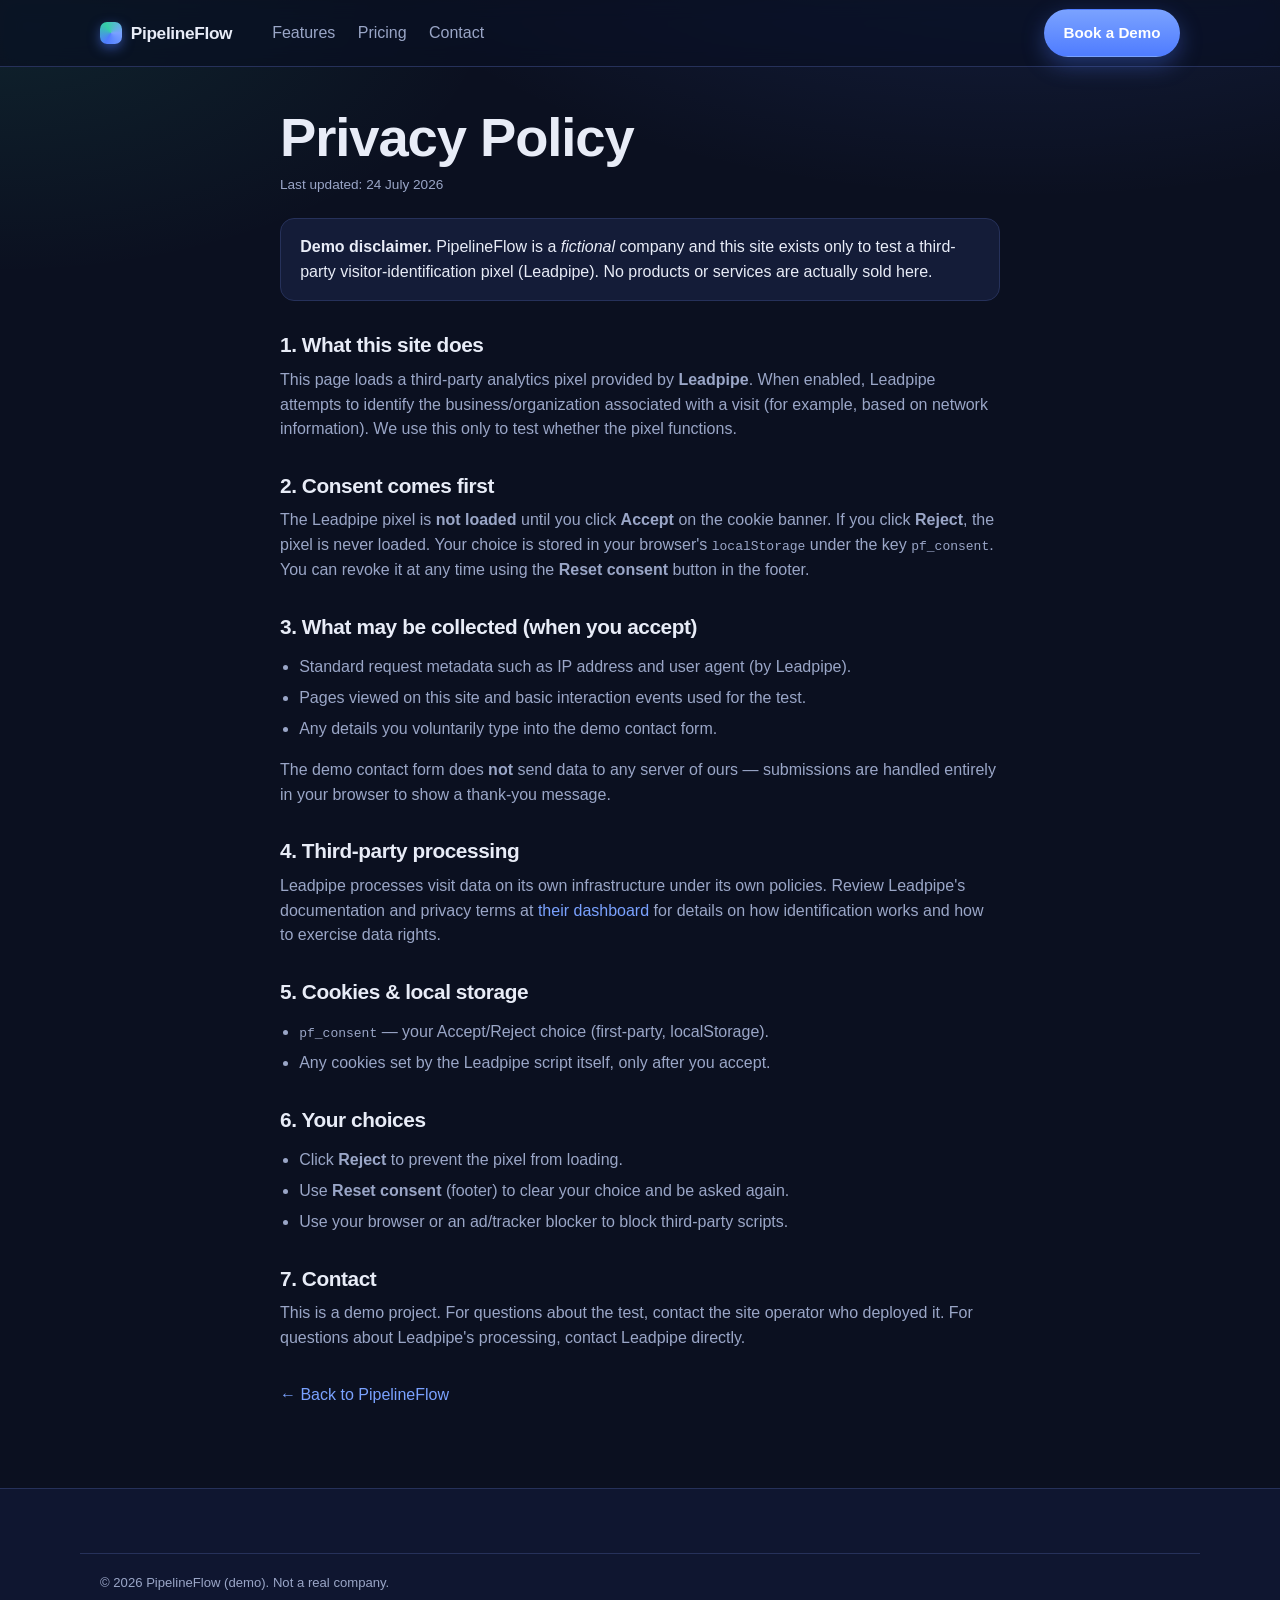
==== privacy.html @ b619ca33 "Initial commit: PipelineFlow Leadpipe pixel test site Co-Authored-By: Claude Opus 4.8 (1M context) <" ====
<!doctype html>
<html lang="en">
<head>
  <meta charset="utf-8" />
  <meta name="viewport" content="width=device-width, initial-scale=1" />
  <title>Privacy Policy — PipelineFlow (demo)</title>
  <meta name="description" content="Privacy policy for the PipelineFlow demo site used to test the Leadpipe visitor-identification pixel." />
  <link rel="stylesheet" href="styles.css" />
  <style>
    .legal { padding: 2.5rem 0 4rem; }
    .legal .container { max-width: 760px; }
    .legal h1 { margin-bottom: .3rem; }
    .legal h2 { font-size: 1.3rem; margin-top: 2rem; }
    .legal p, .legal li { color: var(--muted); }
    .legal ul { padding-left: 1.2rem; display: grid; gap: .4rem; }
    .legal .updated { font-size: .85rem; }
    .callout {
      background: var(--surface); border: 1px solid var(--border);
      border-radius: var(--radius); padding: 1rem 1.2rem; margin: 1.4rem 0;
    }
  </style>
</head>
<body>
  <header class="nav">
    <div class="container nav__inner">
      <a class="brand" href="index.html">
        <span class="brand__mark" aria-hidden="true"></span>
        <span class="brand__name">PipelineFlow</span>
      </a>
      <nav class="nav__links" aria-label="Primary">
        <a href="index.html#features">Features</a>
        <a href="index.html#pricing">Pricing</a>
        <a href="index.html#contact">Contact</a>
      </nav>
      <a class="btn btn--primary nav__cta" href="index.html#contact">Book a Demo</a>
    </div>
  </header>

  <main class="legal">
    <div class="container">
      <h1>Privacy Policy</h1>
      <p class="updated">Last updated: 24 July 2026</p>

      <div class="callout">
        <strong>Demo disclaimer.</strong> PipelineFlow is a <em>fictional</em> company and this
        site exists only to test a third-party visitor-identification pixel (Leadpipe).
        No products or services are actually sold here.
      </div>

      <h2>1. What this site does</h2>
      <p>
        This page loads a third-party analytics pixel provided by <strong>Leadpipe</strong>.
        When enabled, Leadpipe attempts to identify the business/organization associated
        with a visit (for example, based on network information). We use this only to test
        whether the pixel functions.
      </p>

      <h2>2. Consent comes first</h2>
      <p>
        The Leadpipe pixel is <strong>not loaded</strong> until you click <strong>Accept</strong>
        on the cookie banner. If you click <strong>Reject</strong>, the pixel is never loaded.
        Your choice is stored in your browser's <code>localStorage</code> under the key
        <code>pf_consent</code>. You can revoke it at any time using the
        <strong>Reset consent</strong> button in the footer.
      </p>

      <h2>3. What may be collected (when you accept)</h2>
      <ul>
        <li>Standard request metadata such as IP address and user agent (by Leadpipe).</li>
        <li>Pages viewed on this site and basic interaction events used for the test.</li>
        <li>Any details you voluntarily type into the demo contact form.</li>
      </ul>
      <p>
        The demo contact form does <strong>not</strong> send data to any server of ours — submissions
        are handled entirely in your browser to show a thank-you message.
      </p>

      <h2>4. Third-party processing</h2>
      <p>
        Leadpipe processes visit data on its own infrastructure under its own policies.
        Review Leadpipe's documentation and privacy terms at
        <a href="https://dashboard.leadpipe.com/dashboard/pixels" rel="noopener" target="_blank">their dashboard</a>
        for details on how identification works and how to exercise data rights.
      </p>

      <h2>5. Cookies &amp; local storage</h2>
      <ul>
        <li><code>pf_consent</code> — your Accept/Reject choice (first-party, localStorage).</li>
        <li>Any cookies set by the Leadpipe script itself, only after you accept.</li>
      </ul>

      <h2>6. Your choices</h2>
      <ul>
        <li>Click <strong>Reject</strong> to prevent the pixel from loading.</li>
        <li>Use <strong>Reset consent</strong> (footer) to clear your choice and be asked again.</li>
        <li>Use your browser or an ad/tracker blocker to block third-party scripts.</li>
      </ul>

      <h2>7. Contact</h2>
      <p>
        This is a demo project. For questions about the test, contact the site operator who
        deployed it. For questions about Leadpipe's processing, contact Leadpipe directly.
      </p>

      <p style="margin-top:2rem;"><a href="index.html">← Back to PipelineFlow</a></p>
    </div>
  </main>

  <footer class="footer">
    <div class="container footer__legal">
      <p>© <span id="year"></span> PipelineFlow (demo). Not a real company.</p>
    </div>
  </footer>

  <script>
    document.getElementById("year").textContent = new Date().getFullYear();
  </script>
</body>
</html>
---- styles.css ----
/* ===========================================================
   PipelineFlow — demo landing page styles
   Plain CSS, no build step. Mobile-first, responsive.
   =========================================================== */

:root {
  --bg: #0b1020;
  --bg-2: #0f1630;
  --surface: #141c38;
  --surface-2: #1a2444;
  --border: #26315a;
  --text: #e8ecf7;
  --muted: #9aa6c7;
  --brand: #4f7cff;
  --brand-2: #7aa2ff;
  --accent: #35d0a5;
  --danger: #ff6b6b;
  --radius: 14px;
  --radius-sm: 10px;
  --shadow: 0 18px 40px rgba(4, 8, 24, 0.45);
  --maxw: 1120px;
  --font: -apple-system, BlinkMacSystemFont, "Segoe UI", Roboto, Helvetica, Arial, sans-serif;
}

* { box-sizing: border-box; }

html { scroll-behavior: smooth; }

body {
  margin: 0;
  font-family: var(--font);
  color: var(--text);
  background:
    radial-gradient(1200px 600px at 80% -10%, rgba(79, 124, 255, 0.18), transparent 60%),
    radial-gradient(900px 500px at 0% 0%, rgba(53, 208, 165, 0.10), transparent 55%),
    var(--bg);
  line-height: 1.55;
  -webkit-font-smoothing: antialiased;
}

.container { width: 100%; max-width: var(--maxw); margin: 0 auto; padding: 0 20px; }

a { color: var(--brand-2); text-decoration: none; }
a:hover { text-decoration: underline; }

h1, h2, h3 { line-height: 1.15; margin: 0 0 .5em; letter-spacing: -0.02em; }
h1 { font-size: clamp(2rem, 5vw, 3.4rem); }
h2 { font-size: clamp(1.6rem, 3.4vw, 2.4rem); }
p { margin: 0 0 1rem; }

.eyebrow {
  text-transform: uppercase;
  letter-spacing: .14em;
  font-size: .78rem;
  font-weight: 700;
  color: var(--brand-2);
  margin: 0 0 .6rem;
}

/* ---------- Buttons ---------- */
.btn {
  --btn-bg: transparent;
  display: inline-flex;
  align-items: center;
  justify-content: center;
  gap: .5rem;
  padding: .7rem 1.15rem;
  border-radius: 999px;
  border: 1px solid transparent;
  font-weight: 600;
  font-size: .95rem;
  cursor: pointer;
  transition: transform .06s ease, background .2s ease, border-color .2s ease, opacity .2s ease;
  text-decoration: none;
  white-space: nowrap;
}
.btn:hover { text-decoration: none; transform: translateY(-1px); }
.btn:active { transform: translateY(0); }
.btn--primary {
  background: linear-gradient(180deg, var(--brand-2), var(--brand));
  color: #fff;
  box-shadow: 0 8px 22px rgba(79, 124, 255, 0.35);
}
.btn--ghost {
  background: var(--surface);
  border-color: var(--border);
  color: var(--text);
}
.btn--ghost:hover { background: var(--surface-2); }
.btn--lg { padding: .9rem 1.5rem; font-size: 1rem; }
.btn--sm { padding: .45rem .8rem; font-size: .82rem; }
.btn--block { width: 100%; }

/* ---------- Nav ---------- */
.nav {
  position: sticky;
  top: 0;
  z-index: 40;
  backdrop-filter: saturate(140%) blur(10px);
  background: rgba(11, 16, 32, 0.72);
  border-bottom: 1px solid var(--border);
}
.nav__inner { display: flex; align-items: center; gap: 1rem; height: 66px; }
.brand { display: inline-flex; align-items: center; gap: .55rem; color: var(--text); font-weight: 800; }
.brand:hover { text-decoration: none; }
.brand__mark {
  width: 22px; height: 22px; border-radius: 7px;
  background: conic-gradient(from 210deg, var(--brand), var(--accent), var(--brand-2), var(--brand));
  box-shadow: 0 4px 12px rgba(79, 124, 255, 0.5);
}
.brand__name { letter-spacing: -0.02em; font-size: 1.08rem; }
.nav__links { display: flex; gap: 1.4rem; margin-left: 1.5rem; }
.nav__links a { color: var(--muted); font-weight: 500; }
.nav__links a:hover { color: var(--text); text-decoration: none; }
.nav__cta { margin-left: auto; }
.nav__toggle {
  display: none; margin-left: auto; background: none; border: 0; cursor: pointer;
  flex-direction: column; gap: 5px; padding: 8px;
}
.nav__toggle span { width: 22px; height: 2px; background: var(--text); border-radius: 2px; }

/* ---------- Hero ---------- */
.hero { padding: clamp(3rem, 8vw, 6rem) 0 3rem; }
.hero__inner { display: grid; grid-template-columns: 1.15fr .85fr; gap: 3rem; align-items: center; }
.lead { font-size: 1.15rem; color: var(--muted); max-width: 34ch; }
.hero__actions { display: flex; gap: .8rem; flex-wrap: wrap; margin: 1.6rem 0 1rem; }
.hero__note { color: var(--muted); font-size: .88rem; }

.hero__panel {
  background: linear-gradient(180deg, var(--surface), var(--bg-2));
  border: 1px solid var(--border);
  border-radius: 20px;
  padding: 1.4rem;
  box-shadow: var(--shadow);
}
.stat-card {
  display: flex; flex-direction: column; gap: .25rem;
  background: var(--surface-2); border: 1px solid var(--border);
  border-radius: var(--radius); padding: 1.1rem 1.2rem; margin-bottom: 1rem;
}
.stat-card__label { color: var(--muted); font-size: .82rem; }
.stat-card__value { font-size: 2rem; font-weight: 800; letter-spacing: -0.03em; }
.stat-card__delta { color: var(--accent); font-size: .85rem; font-weight: 600; }
.stat-row { display: grid; grid-template-columns: repeat(3, 1fr); gap: .6rem; margin-bottom: 1rem; }
.mini {
  background: var(--surface-2); border: 1px solid var(--border);
  border-radius: var(--radius-sm); padding: .7rem;
  display: flex; flex-direction: column; gap: .1rem;
}
.mini span { color: var(--muted); font-size: .72rem; }
.mini strong { font-size: 1.05rem; }
.bars { display: flex; align-items: flex-end; gap: .5rem; height: 90px; padding-top: .5rem; }
.bars span {
  flex: 1; background: linear-gradient(180deg, var(--brand-2), var(--brand));
  border-radius: 6px 6px 3px 3px; opacity: .9;
}

/* ---------- Logos ---------- */
.logos { padding: 1.5rem 0 2.5rem; }
.logos__label { text-align: center; color: var(--muted); font-size: .82rem; margin-bottom: 1rem; }
.logos__row {
  display: flex; flex-wrap: wrap; justify-content: center; gap: 1.2rem 2.4rem;
  color: var(--muted); font-weight: 700; letter-spacing: .02em; opacity: .8;
}

/* ---------- Sections ---------- */
.section-head { max-width: 620px; margin: 0 auto 2.4rem; text-align: center; }
.section-sub { color: var(--muted); font-size: 1.05rem; }

.grid { display: grid; gap: 1.1rem; }
.grid--3 { grid-template-columns: repeat(3, 1fr); }

.card {
  background: linear-gradient(180deg, var(--surface), var(--bg-2));
  border: 1px solid var(--border);
  border-radius: var(--radius);
  padding: 1.4rem;
}

.features { padding: 3rem 0; }
.feature__icon {
  width: 42px; height: 42px; display: grid; place-items: center;
  border-radius: 11px; background: var(--surface-2); border: 1px solid var(--border);
  color: var(--brand-2); font-size: 1.1rem; margin-bottom: .9rem;
}
.feature h3 { font-size: 1.15rem; }
.feature p { color: var(--muted); margin: 0; }

/* ---------- Pricing ---------- */
.pricing { padding: 3rem 0; }
.pricing__grid { align-items: start; }
.price { display: flex; flex-direction: column; position: relative; }
.price--featured { border-color: var(--brand); box-shadow: 0 0 0 1px var(--brand), var(--shadow); }
.price__badge {
  position: absolute; top: -12px; left: 50%; transform: translateX(-50%);
  background: linear-gradient(180deg, var(--brand-2), var(--brand)); color: #fff;
  font-size: .72rem; font-weight: 700; padding: .28rem .7rem; border-radius: 999px;
}
.price__name { font-size: 1.1rem; color: var(--muted); }
.price__amount { font-size: 2.4rem; font-weight: 800; letter-spacing: -0.03em; margin: .2rem 0 1rem; }
.price__amount span { font-size: 1rem; font-weight: 500; color: var(--muted); }
.price__list { list-style: none; padding: 0; margin: 0 0 1.4rem; display: grid; gap: .55rem; }
.price__list li { color: var(--muted); padding-left: 1.5rem; position: relative; }
.price__list li::before { content: "✓"; position: absolute; left: 0; color: var(--accent); font-weight: 700; }
.price .btn { margin-top: auto; }

/* ---------- Contact ---------- */
.contact { padding: 3rem 0 4rem; }
.contact__inner { display: grid; grid-template-columns: 1fr 1fr; gap: 2.4rem; align-items: start; }
.contact__points { list-style: none; padding: 0; margin: 1.2rem 0 0; display: grid; gap: .55rem; }
.contact__points li { color: var(--muted); padding-left: 1.6rem; position: relative; }
.contact__points li::before { content: "→"; position: absolute; left: 0; color: var(--brand-2); }
.contact__card { position: relative; }

.form { display: grid; gap: 1rem; }
.field { display: grid; gap: .35rem; }
.field label { font-size: .85rem; font-weight: 600; color: var(--muted); }
.field input, .field textarea {
  width: 100%; padding: .7rem .8rem; border-radius: var(--radius-sm);
  border: 1px solid var(--border); background: var(--bg-2); color: var(--text);
  font: inherit; resize: vertical;
}
.field input:focus, .field textarea:focus {
  outline: none; border-color: var(--brand); box-shadow: 0 0 0 3px rgba(79, 124, 255, 0.25);
}
.form__error { color: var(--danger); font-size: .85rem; margin: 0; }
.form__fine { color: var(--muted); font-size: .78rem; margin: 0; }

.thankyou { text-align: center; padding: 2rem 1rem; }
.thankyou__check {
  width: 56px; height: 56px; border-radius: 50%; margin: 0 auto 1rem;
  display: grid; place-items: center; font-size: 1.6rem; color: #fff;
  background: linear-gradient(180deg, var(--accent), #22a884);
}

/* ---------- Footer ---------- */
.footer { border-top: 1px solid var(--border); background: var(--bg-2); padding: 2.4rem 0 1.4rem; }
.footer__inner { display: grid; grid-template-columns: 1.4fr 1fr 1fr; gap: 1.5rem; align-items: start; }
.footer__brand .brand__name { font-weight: 800; }
.footer__tag { color: var(--muted); font-size: .85rem; margin-top: .5rem; max-width: 30ch; }
.footer__links { display: grid; gap: .5rem; }
.footer__links a { color: var(--muted); }
.footer__consent { display: flex; flex-direction: column; gap: .6rem; align-items: flex-start; }
.footer__consent-status { color: var(--muted); font-size: .82rem; }
.footer__legal { margin-top: 1.6rem; padding-top: 1.2rem; border-top: 1px solid var(--border); }
.footer__legal p { color: var(--muted); font-size: .82rem; margin: 0; }

/* ---------- Cookie banner ---------- */
.cookie {
  position: fixed; left: 16px; right: 16px; bottom: 16px; z-index: 60;
  background: var(--surface); border: 1px solid var(--border);
  border-radius: var(--radius); box-shadow: var(--shadow);
  animation: slideUp .3s ease;
}
.cookie[hidden] { display: none; }
.cookie__inner {
  display: flex; align-items: center; gap: 1.2rem;
  padding: 1rem 1.2rem; max-width: var(--maxw); margin: 0 auto; flex-wrap: wrap;
}
.cookie__text { flex: 1 1 320px; }
.cookie__text strong { display: block; margin-bottom: .2rem; }
.cookie__text p { color: var(--muted); font-size: .88rem; margin: 0; }
.cookie__actions { display: flex; gap: .6rem; margin-left: auto; }
@keyframes slideUp { from { transform: translateY(12px); opacity: 0; } to { transform: translateY(0); opacity: 1; } }

/* ---------- Debug panel ---------- */
.debug {
  position: fixed; right: 16px; bottom: 16px; z-index: 70; width: 340px; max-width: calc(100vw - 32px);
  background: #0a0f22; border: 1px solid var(--brand); border-radius: var(--radius);
  box-shadow: 0 20px 50px rgba(0,0,0,.55); font-size: .82rem; overflow: hidden;
}
.debug[hidden] { display: none; }
.debug__head {
  display: flex; align-items: center; justify-content: space-between;
  padding: .7rem .9rem; background: var(--surface-2); border-bottom: 1px solid var(--border);
}
.debug__close { background: none; border: 0; color: var(--muted); font-size: 1.3rem; cursor: pointer; line-height: 1; }
.debug__grid { display: grid; grid-template-columns: auto 1fr; gap: .35rem .8rem; margin: 0; padding: .9rem; }
.debug__grid dt { color: var(--muted); }
.debug__grid dd { margin: 0; word-break: break-word; font-family: ui-monospace, SFMono-Regular, Menlo, monospace; font-size: .78rem; }
.debug__actions { display: flex; flex-wrap: wrap; gap: .5rem; padding: 0 .9rem .6rem; }
.debug__log {
  margin: 0; padding: .6rem .9rem; background: #060a17; border-top: 1px solid var(--border);
  color: var(--accent); font-family: ui-monospace, SFMono-Regular, Menlo, monospace; font-size: .76rem;
  min-height: 2.4rem;
}

/* ---------- Responsive ---------- */
@media (max-width: 900px) {
  .hero__inner { grid-template-columns: 1fr; }
  .hero__panel { order: -1; }
  .grid--3 { grid-template-columns: 1fr 1fr; }
  .contact__inner { grid-template-columns: 1fr; }
  .footer__inner { grid-template-columns: 1fr 1fr; }
}
@media (max-width: 680px) {
  .nav__links, .nav__cta { display: none; }
  .nav__toggle { display: flex; }
  .nav.open .nav__links {
    display: flex; flex-direction: column; position: absolute; top: 66px; left: 0; right: 0;
    background: var(--bg-2); border-bottom: 1px solid var(--border); padding: 1rem 20px; gap: 1rem; margin: 0;
  }
  .nav.open .nav__cta { display: inline-flex; position: absolute; top: 76px; right: 20px; }
  .grid--3 { grid-template-columns: 1fr; }
  .footer__inner { grid-template-columns: 1fr; }
  .cookie__actions { margin-left: 0; width: 100%; }
  .cookie__actions .btn { flex: 1; }
}

/* Respect reduced motion */
@media (prefers-reduced-motion: reduce) {
  * { animation: none !important; scroll-behavior: auto !important; transition: none !important; }
}
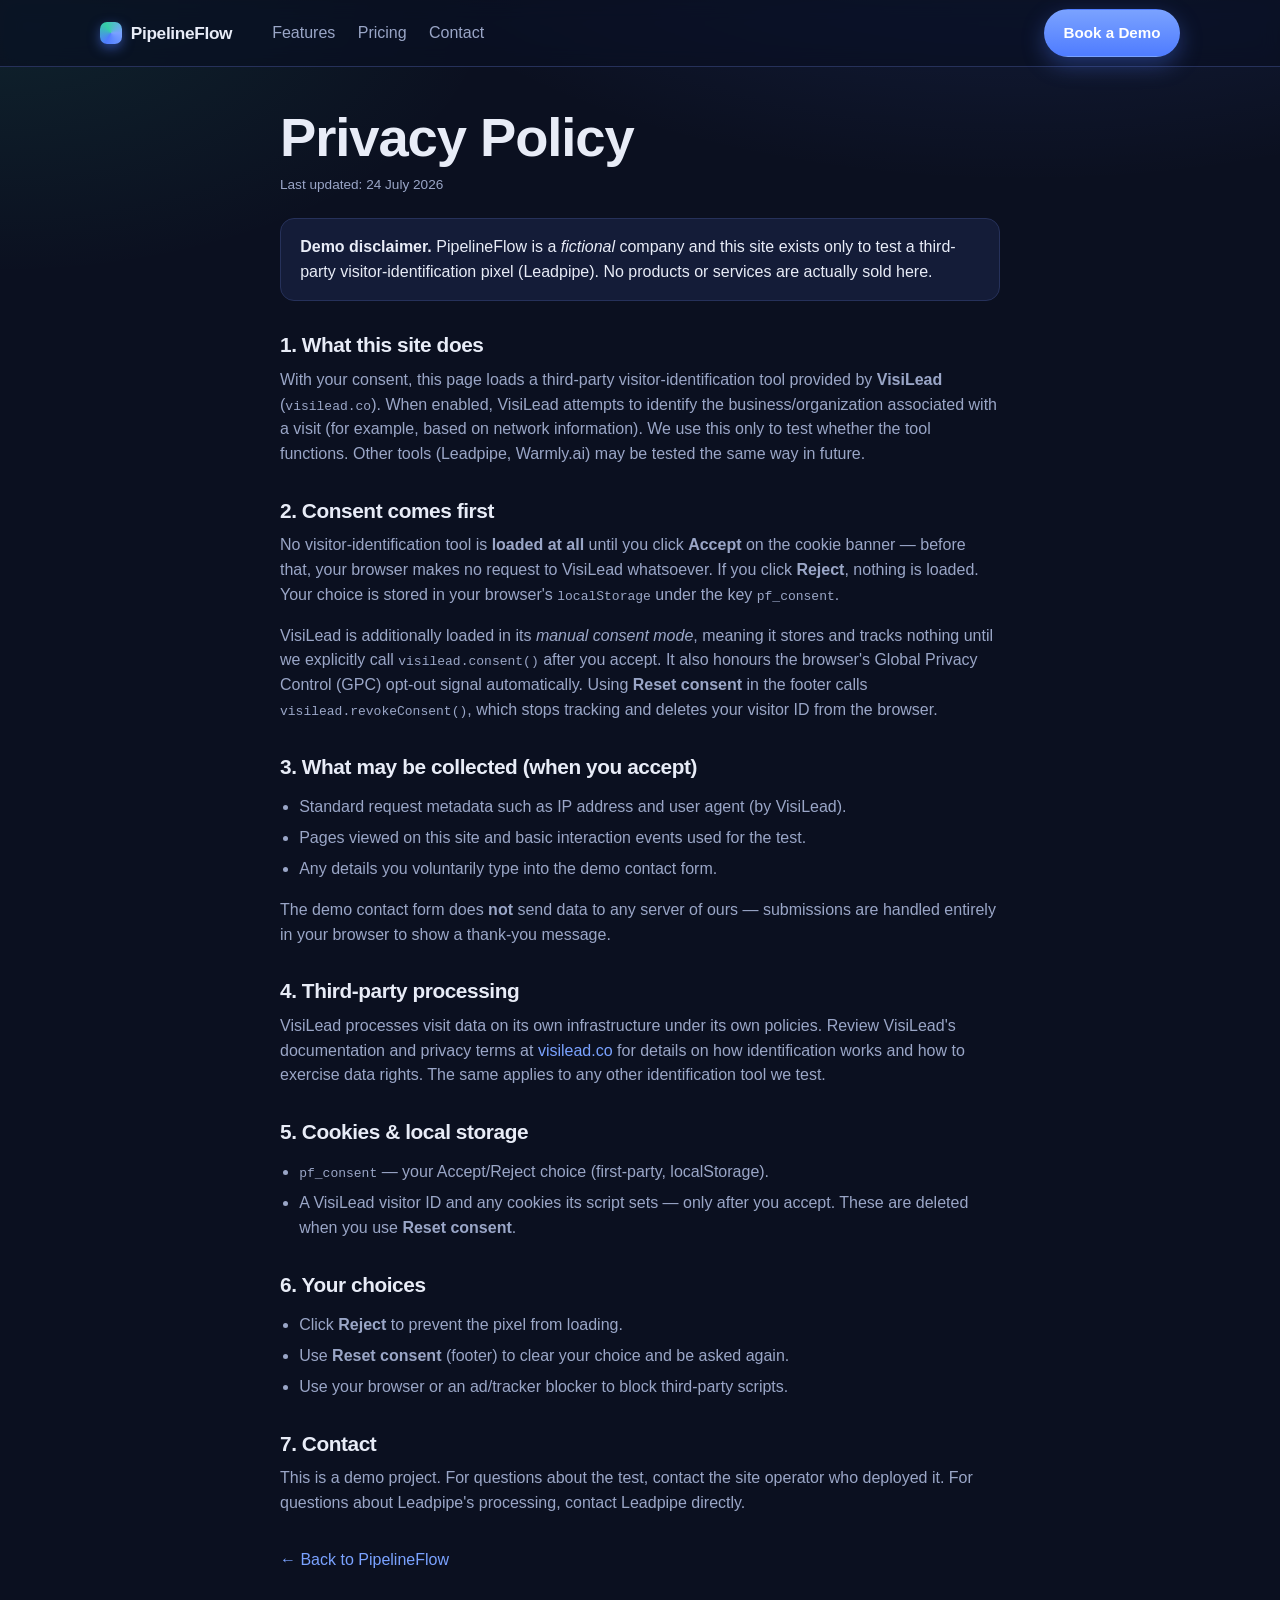
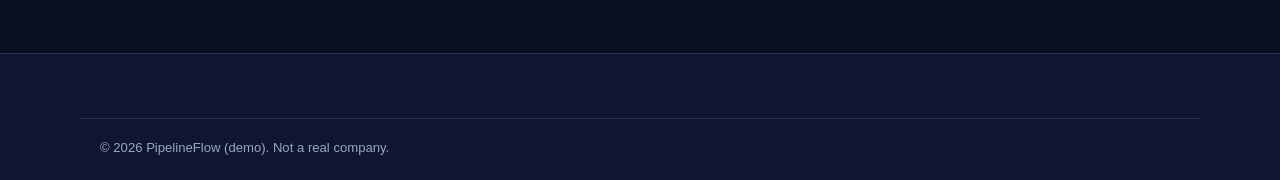
==== commit 15c658f3: "Integrate VisiLead pixel (consent-gated); prep GitHub->Vercel deploy - script.js: multi-provider con" ====
--- a/privacy.html
+++ b/privacy.html
@@ -49,24 +49,33 @@
 
       <h2>1. What this site does</h2>
       <p>
-        This page loads a third-party analytics pixel provided by <strong>Leadpipe</strong>.
-        When enabled, Leadpipe attempts to identify the business/organization associated
-        with a visit (for example, based on network information). We use this only to test
-        whether the pixel functions.
+        With your consent, this page loads a third-party visitor-identification tool provided by
+        <strong>VisiLead</strong> (<code>visilead.co</code>). When enabled, VisiLead attempts to
+        identify the business/organization associated with a visit (for example, based on network
+        information). We use this only to test whether the tool functions. Other tools
+        (Leadpipe, Warmly.ai) may be tested the same way in future.
       </p>
 
       <h2>2. Consent comes first</h2>
       <p>
-        The Leadpipe pixel is <strong>not loaded</strong> until you click <strong>Accept</strong>
-        on the cookie banner. If you click <strong>Reject</strong>, the pixel is never loaded.
+        No visitor-identification tool is <strong>loaded at all</strong> until you click
+        <strong>Accept</strong> on the cookie banner — before that, your browser makes no
+        request to VisiLead whatsoever. If you click <strong>Reject</strong>, nothing is loaded.
         Your choice is stored in your browser's <code>localStorage</code> under the key
-        <code>pf_consent</code>. You can revoke it at any time using the
-        <strong>Reset consent</strong> button in the footer.
+        <code>pf_consent</code>.
+      </p>
+      <p>
+        VisiLead is additionally loaded in its <em>manual consent mode</em>, meaning it stores and
+        tracks nothing until we explicitly call <code>visilead.consent()</code> after you accept.
+        It also honours the browser's Global Privacy Control (GPC) opt-out signal automatically.
+        Using <strong>Reset consent</strong> in the footer calls
+        <code>visilead.revokeConsent()</code>, which stops tracking and deletes your visitor ID
+        from the browser.
       </p>
 
       <h2>3. What may be collected (when you accept)</h2>
       <ul>
-        <li>Standard request metadata such as IP address and user agent (by Leadpipe).</li>
+        <li>Standard request metadata such as IP address and user agent (by VisiLead).</li>
         <li>Pages viewed on this site and basic interaction events used for the test.</li>
         <li>Any details you voluntarily type into the demo contact form.</li>
       </ul>
@@ -77,16 +86,18 @@
 
       <h2>4. Third-party processing</h2>
       <p>
-        Leadpipe processes visit data on its own infrastructure under its own policies.
-        Review Leadpipe's documentation and privacy terms at
-        <a href="https://dashboard.leadpipe.com/dashboard/pixels" rel="noopener" target="_blank">their dashboard</a>
+        VisiLead processes visit data on its own infrastructure under its own policies.
+        Review VisiLead's documentation and privacy terms at
+        <a href="https://visilead.co" rel="noopener" target="_blank">visilead.co</a>
         for details on how identification works and how to exercise data rights.
+        The same applies to any other identification tool we test.
       </p>
 
       <h2>5. Cookies &amp; local storage</h2>
       <ul>
         <li><code>pf_consent</code> — your Accept/Reject choice (first-party, localStorage).</li>
-        <li>Any cookies set by the Leadpipe script itself, only after you accept.</li>
+        <li>A VisiLead visitor ID and any cookies its script sets — only after you accept.
+          These are deleted when you use <strong>Reset consent</strong>.</li>
       </ul>
 
       <h2>6. Your choices</h2>
